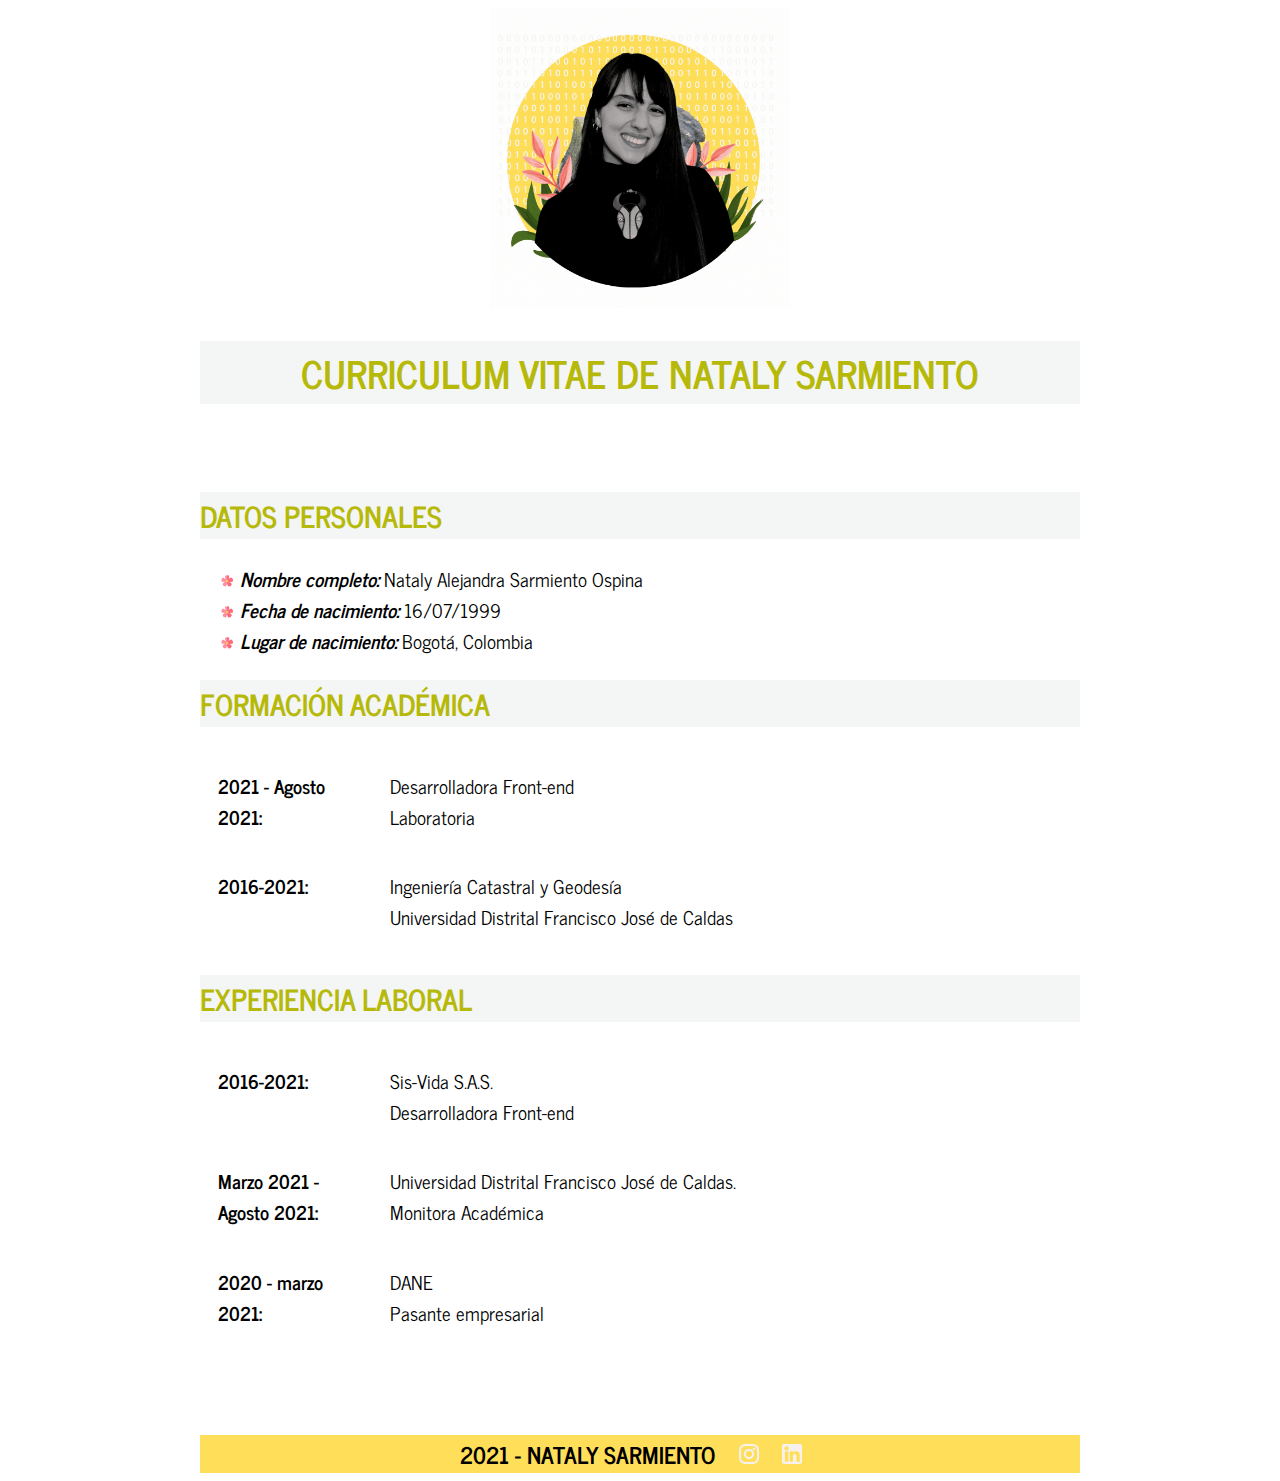
==== index.html @ 0ae2b548 "Curriculum completado" ====
<!DOCTYPE html>
<html lang="en">

<head>
    <meta charset="UTF-8">
    <meta http-equiv="X-UA-Compatible" content="IE=edge">
    <meta name="viewport" content="width=device-width, initial-scale=1.0">
    <link rel="stylesheet" href="styles.css">
    <title>Curriculum Vitae</title>
</head>

<body>
    <header>
        <img src="assets/nataly-sarmiento.gif" alt="portrait">
        <h1 class="titulo">Curriculum Vitae de Nataly Sarmiento</h1>
    </header>

    <main>
        <section>
            <h2 class="titulo">Datos Personales</h2>
            <ul class="custom-item">
                <li><i>Nombre completo:</i> Nataly Alejandra Sarmiento Ospina</li>
                <li><i>Fecha de nacimiento:</i> 16/07/1999</li>
                <li><i>Lugar de nacimiento:</i> Bogotá, Colombia</li>
            </ul>
        </section>
        <section>
            <h2 class="titulo">Formación Académica</h2>
            <div class="container">
                <div class="row">
                    <div class="row-cell">
                        <span>2021 - Agosto 2021:</span>
                    </div>
                    <div class="cell">
                        <ul class="no-item">
                            <li>Desarrolladora Front-end</li>
                            <li>Laboratoria</li>
                        </ul>
                    </div>
                </div>
            </div>
            <div class="container">
                <div class="row">
                    <div class="row-cell">
                        <span>2016-2021:</span>
                    </div>
                    <div class="cell">
                        <ul class="no-item">
                            <li>Ingeniería Catastral y Geodesía</li>
                            <li>Universidad Distrital Francisco José de Caldas</li>
                        </ul>
                    </div>
                </div>
            </div>
        </section>
        <section>
            <h2 class="titulo">Experiencia laboral</h2>
            <div class="container">
                <div class="row">
                    <div class="row-cell">
                        <span>2016-2021:</span>
                    </div>
                    <div class="cell">
                        <ul class="no-item">
                            <li>Sis-Vida S.A.S.</li>
                            <li>Desarrolladora Front-end</li>
                        </ul>
                    </div>
                </div>
            </div>
            <div class="container">
                <div class="row">
                    <div class="row-cell">
                        <span>Marzo 2021 - Agosto 2021:</span>
                    </div>
                    <div class="cell">
                        <ul class="no-item">
                            <li>Universidad Distrital Francisco José de Caldas.</li>
                            <li>Monitora Académica</li>
                        </ul>
                    </div>
                </div>
            </div>
            <div class="container">
                <div class="row">
                    <div class="row-cell">
                        <span>2020 - marzo 2021:</span>
                    </div>
                    <div class="cell">
                        <ul class="no-item">
                            <li>DANE</li>
                            <li>Pasante empresarial</li>
                        </ul>
                    </div>
                </div>
            </div>
        </section>
    </main>
    <footer>
        <span>2021 - Nataly Sarmiento</span>
        <a href="https://www.instagram.com/"><img src="assets/ico_instagram.png" alt="icono-instagram"></a>
        <a href="https://www.linkedin.com/feed/"><img src="assets/ico_linkedin.png" alt="icono-linkedin"></a>
    </footer>
</body>

</html>
---- styles.css ----
@import url('https://fonts.googleapis.com/css2?family=News+Cycle&display=swap');
body {
    font-family: 'News Cycle';
    padding-left: 15%;
    padding-right: 15%;
    font-size: larger;
}

.custom-item {
    list-style-image: url('assets/flower-icon.svg');
}

.no-item {
    list-style-type: none;
}

.titulo {
    background-color: #f4f5f5;
    color: rgb(182, 185, 9);
    text-transform: uppercase;
}

span,
li i {
    font-weight: bold;
}


/* Estilo del pie de pagina y encabezado */

footer {
    background-color: #ffde59;
    font-size: 120%;
    margin-top: 10%;
    font-weight: bold;
    text-transform: uppercase;
}

footer>* {
    margin-right: 2%;
}

header {
    margin-bottom: 10%;
}

header img {
    width: 300px;
}

header,
footer {
    text-align: center;
}


/* Estilo de las tablas */

.container {
    width: 100%;
    display: table;
    margin-left: 2%;
}

.row {
    display: table-row
}

.row-cell {
    width: 15%;
    display: table-cell
}

.cell {
    display: table-cell
}
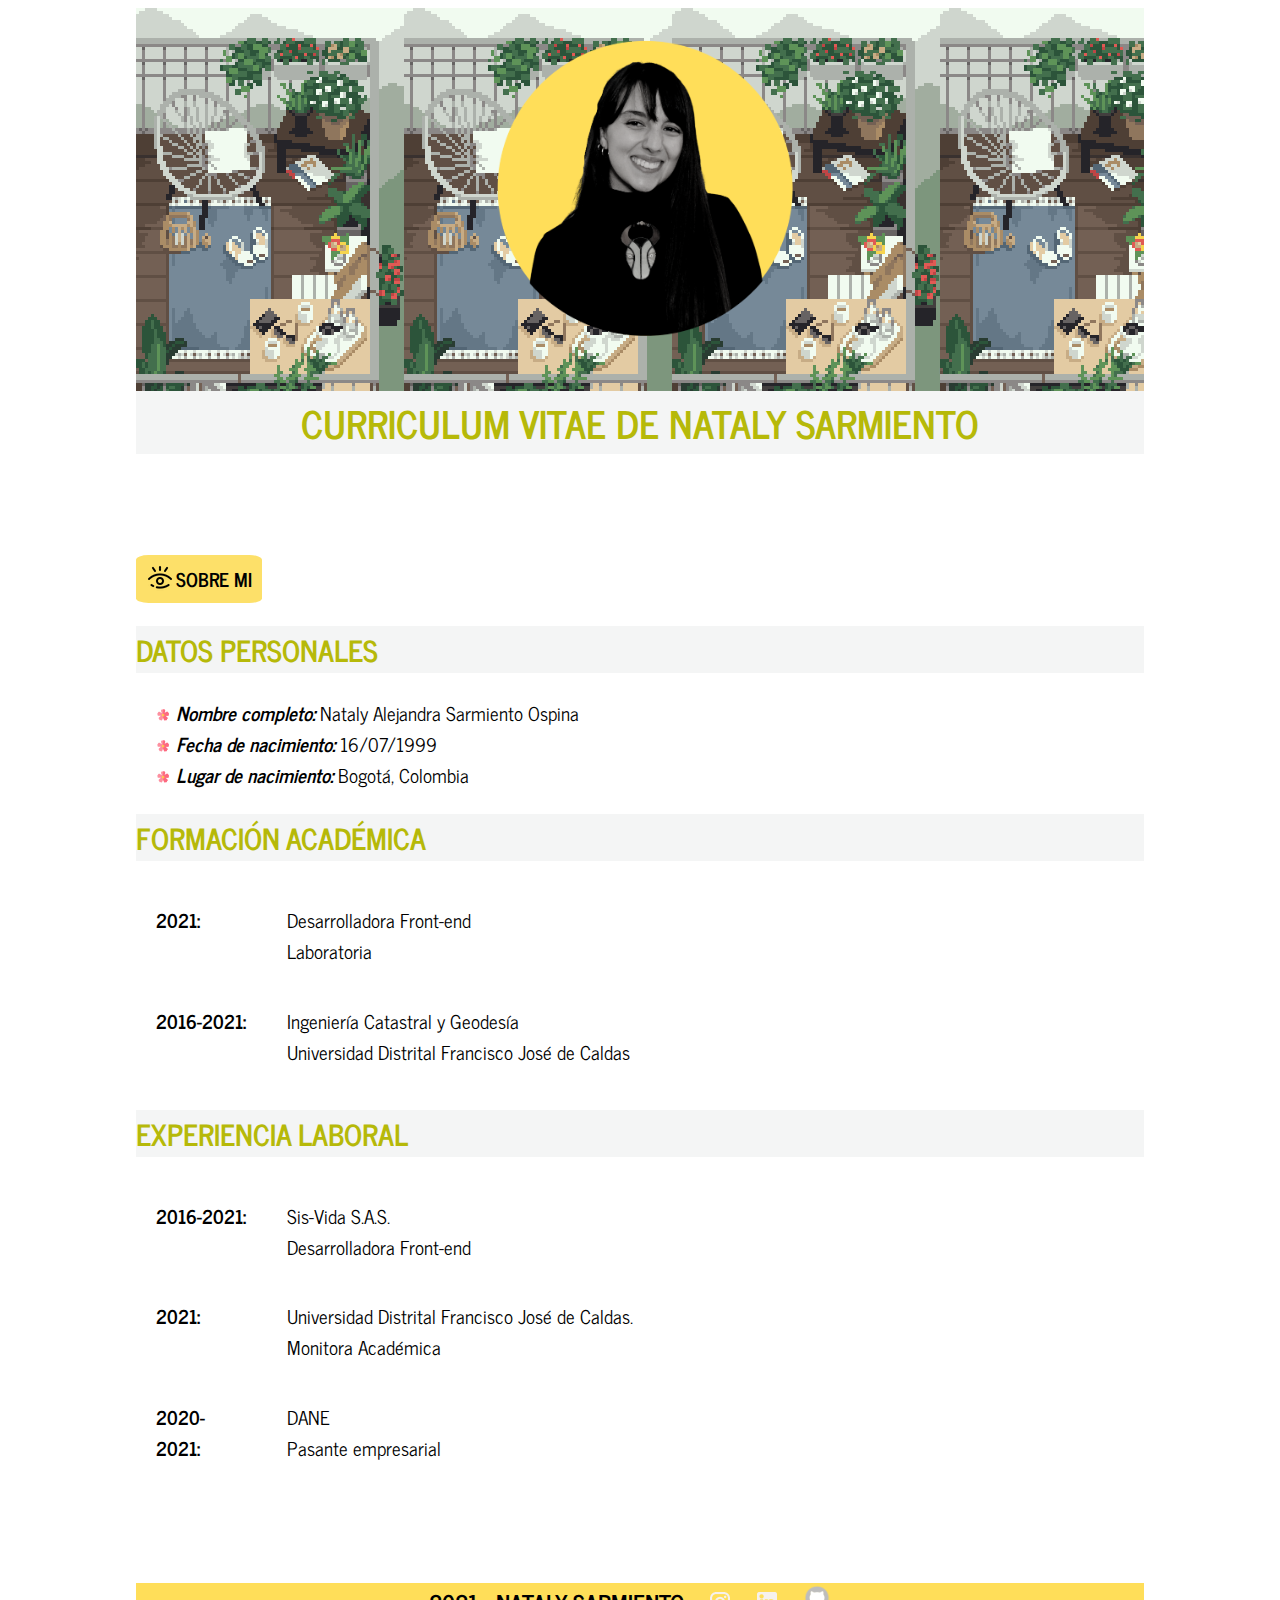
==== commit babc4dca: "Banner. maquetación pagina sobre mi, redirección github" ====
--- a/index.html
+++ b/index.html
@@ -11,11 +11,12 @@
 
 <body>
     <header>
-        <img src="assets/nataly-sarmiento.gif" alt="portrait">
+        <img src="assets/nataly-sarmiento.png" alt="portrait">
         <h1 class="titulo">Curriculum Vitae de Nataly Sarmiento</h1>
     </header>
 
     <main>
+        <a class="about" href="about.html"><img src="assets/eye.png" alt="eye">Sobre mi</a>
         <section>
             <h2 class="titulo">Datos Personales</h2>
             <ul class="custom-item">
@@ -29,7 +30,7 @@
             <div class="container">
                 <div class="row">
                     <div class="row-cell">
-                        <span>2021 - Agosto 2021:</span>
+                        <span>2021:</span>
                     </div>
                     <div class="cell">
                         <ul class="no-item">
@@ -38,8 +39,6 @@
                         </ul>
                     </div>
                 </div>
-            </div>
-            <div class="container">
                 <div class="row">
                     <div class="row-cell">
                         <span>2016-2021:</span>
@@ -67,11 +66,9 @@
                         </ul>
                     </div>
                 </div>
-            </div>
-            <div class="container">
                 <div class="row">
                     <div class="row-cell">
-                        <span>Marzo 2021 - Agosto 2021:</span>
+                        <span>2021:</span>
                     </div>
                     <div class="cell">
                         <ul class="no-item">
@@ -80,11 +77,9 @@
                         </ul>
                     </div>
                 </div>
-            </div>
-            <div class="container">
                 <div class="row">
                     <div class="row-cell">
-                        <span>2020 - marzo 2021:</span>
+                        <span>2020-2021:</span>
                     </div>
                     <div class="cell">
                         <ul class="no-item">
@@ -100,6 +95,7 @@
         <span>2021 - Nataly Sarmiento</span>
         <a href="https://www.instagram.com/"><img src="assets/ico_instagram.png" alt="icono-instagram"></a>
         <a href="https://www.linkedin.com/feed/"><img src="assets/ico_linkedin.png" alt="icono-linkedin"></a>
+        <a href="https://github.com/nasarmientoo"><img class="github" src="assets/github-logo.png" alt="icono-linkedin"></a>
     </footer>
 </body>
 
--- a/styles.css
+++ b/styles.css
@@ -1,8 +1,8 @@
 @import url('https://fonts.googleapis.com/css2?family=News+Cycle&display=swap');
 body {
     font-family: 'News Cycle';
-    padding-left: 15%;
-    padding-right: 15%;
+    padding-left: 10%;
+    padding-right: 10%;
     font-size: larger;
 }
 
@@ -26,7 +26,7 @@
 }
 
 
-/* Estilo del pie de pagina y encabezado */
+/* Estilo del pie de pagina y encabezado ----------------------*/
 
 footer {
     background-color: #ffde59;
@@ -42,10 +42,12 @@
 
 header {
     margin-bottom: 10%;
+    background-image: url(assets/mediocre-mel.gif);
+    background-repeat: repeat;
 }
 
 header img {
-    width: 300px;
+    width: 350px;
 }
 
 header,
@@ -53,8 +55,25 @@
     text-align: center;
 }
 
+.github {
+    width: 28px;
+    height: auto;
+}
 
-/* Estilo de las tablas */
+.about {
+    background-color: #fde069;
+    display: flex;
+    width: 110px;
+    border-radius: 10%;
+    padding: 8px;
+    text-transform: uppercase;
+    font-weight: bold;
+    color: black;
+    text-decoration-line: none;
+}
+
+
+/* Estilo de las tablas ---------------------------------------*/
 
 .container {
     width: 100%;
@@ -67,7 +86,7 @@
 }
 
 .row-cell {
-    width: 15%;
+    width: 9%;
     display: table-cell
 }
 
